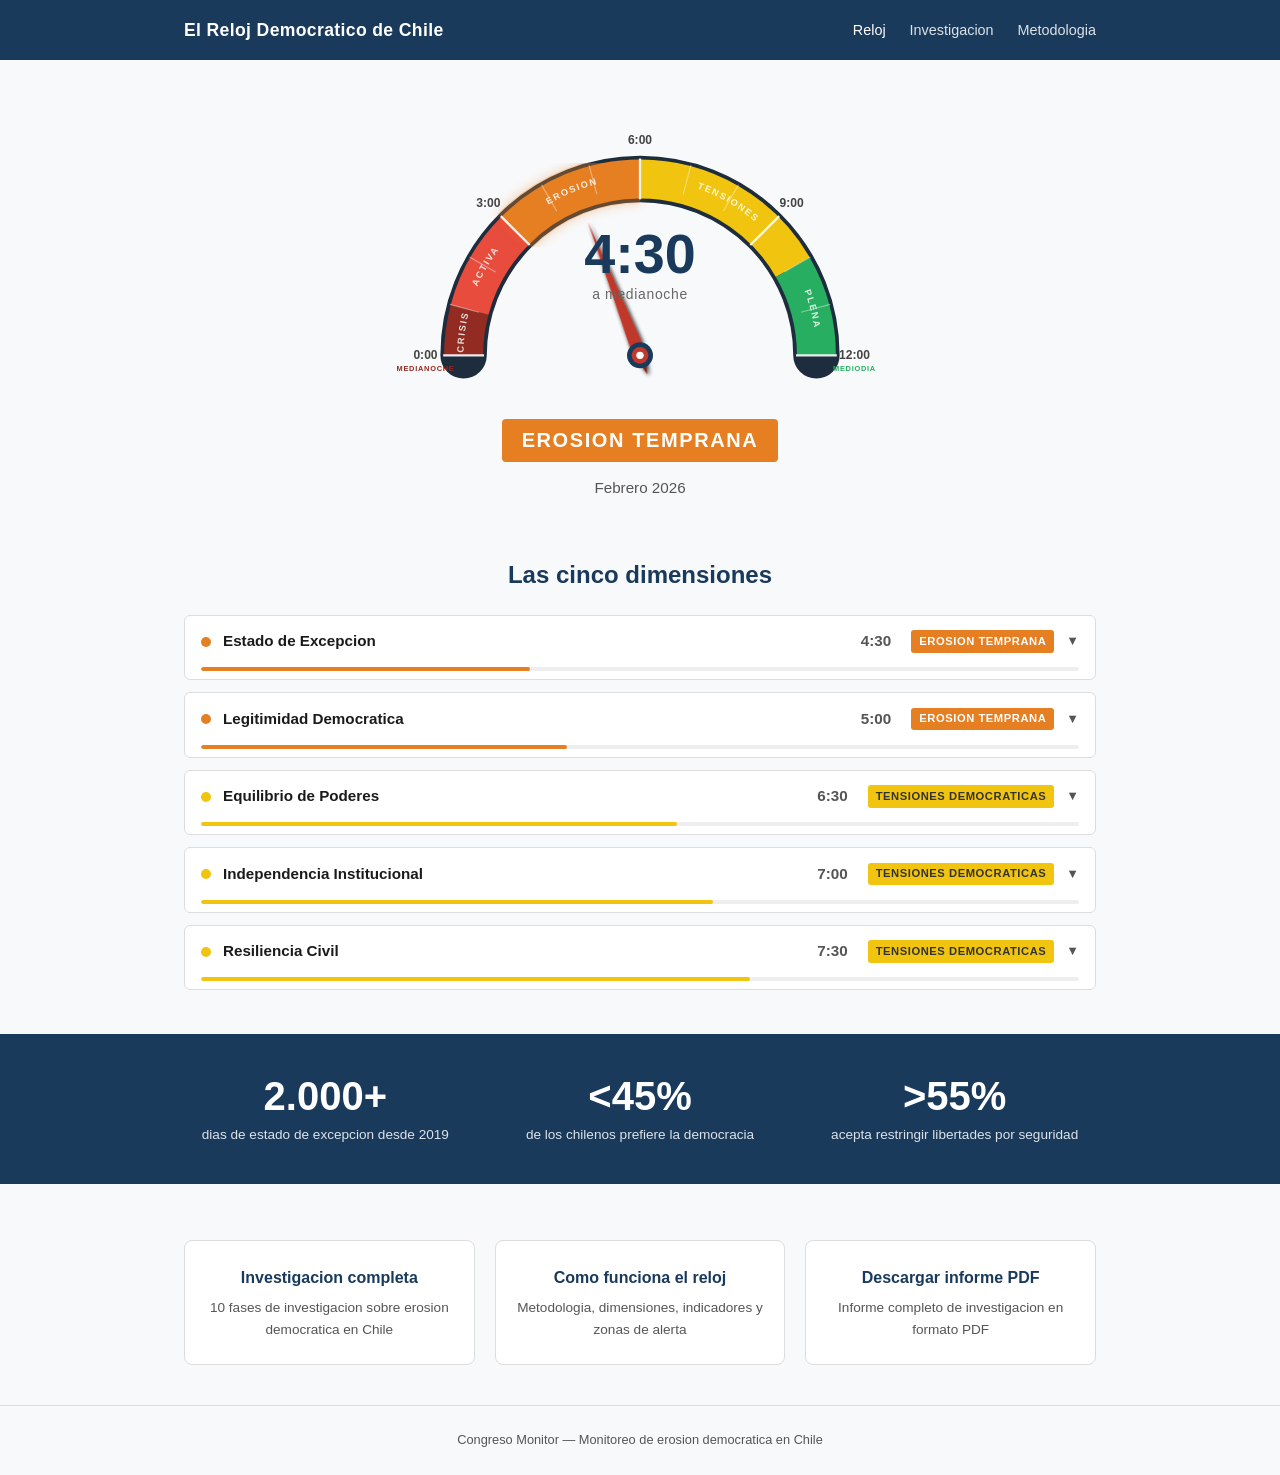
==== docs/index.html @ d88450d7 "Add GitHub Pages site: El Reloj Democratico de Chile Three-page static site deployed from /docs: - i" ====
<!DOCTYPE html>
<html lang="es">
<head>
  <meta charset="UTF-8">
  <meta name="viewport" content="width=device-width, initial-scale=1.0">
  <title>El Reloj Democratico de Chile</title>
  <meta name="description" content="Una escala de alerta temprana para la erosion democratica en Chile. Lectura actual: 4:30 a medianoche — Erosion Temprana.">
  <link rel="stylesheet" href="css/style.css">
</head>
<body>

  <header class="site-header">
    <div class="container">
      <h1><a href="index.html">El Reloj Democratico de Chile</a></h1>
      <nav class="site-nav">
        <a href="index.html" class="active">Reloj</a>
        <a href="investigacion.html">Investigacion</a>
        <a href="metodologia.html">Metodologia</a>
      </nav>
    </div>
  </header>

  <main>
    <!-- Hero: The Clock -->
    <section class="hero">
      <div class="container">
        <div class="clock-container" id="clock-gauge"></div>
        <div class="clock-zone" style="background:#e67e22">EROSION TEMPRANA</div>
        <div class="clock-date">Febrero 2026</div>
      </div>
    </section>

    <!-- Dimensions -->
    <section class="dimensions">
      <div class="container">
        <h2>Las cinco dimensiones</h2>
        <div id="dimensions-list"></div>
      </div>
    </section>

    <!-- Key Facts -->
    <section class="key-facts">
      <div class="container">
        <div class="facts-grid" id="facts-content"></div>
      </div>
    </section>

    <!-- Links -->
    <section class="cta-section">
      <div class="container">
        <div class="cta-grid">
          <a href="investigacion.html" class="cta-card">
            <h3>Investigacion completa</h3>
            <p>10 fases de investigacion sobre erosion democratica en Chile</p>
          </a>
          <a href="metodologia.html" class="cta-card">
            <h3>Como funciona el reloj</h3>
            <p>Metodologia, dimensiones, indicadores y zonas de alerta</p>
          </a>
          <a href="Congreso_Monitor_Informe_Investigacion.pdf" class="cta-card">
            <h3>Descargar informe PDF</h3>
            <p>Informe completo de investigacion en formato PDF</p>
          </a>
        </div>
      </div>
    </section>
  </main>

  <footer class="site-footer">
    <div class="container">
      <p>Congreso Monitor &mdash; Monitoreo de erosion democratica en Chile</p>
    </div>
  </footer>

  <script src="js/clock.js"></script>
</body>
</html>
---- docs/css/style.css ----
/* ============================================
   El Reloj Democratico de Chile
   Stylesheet
   ============================================ */

/* --- Reset & Base --- */
*, *::before, *::after {
  box-sizing: border-box;
  margin: 0;
  padding: 0;
}

:root {
  --primary: #1a3a5c;
  --secondary: #2a5a8c;
  --bg: #f8f9fa;
  --text: #1a1a1a;
  --text-light: #555;
  --border: #ddd;

  --green: #27ae60;
  --yellow: #f1c40f;
  --orange: #e67e22;
  --red: #e74c3c;
  --darkred: #922b21;

  --font: -apple-system, BlinkMacSystemFont, 'Segoe UI', Roboto, Helvetica, Arial, sans-serif;
}

html {
  font-size: 16px;
  scroll-behavior: smooth;
}

body {
  font-family: var(--font);
  color: var(--text);
  background: var(--bg);
  line-height: 1.6;
  -webkit-font-smoothing: antialiased;
}

a {
  color: var(--secondary);
  text-decoration: none;
}

a:hover {
  text-decoration: underline;
}

img {
  max-width: 100%;
}

/* --- Layout --- */
.container {
  max-width: 960px;
  margin: 0 auto;
  padding: 0 1.5rem;
}

/* --- Header --- */
.site-header {
  background: var(--primary);
  color: #fff;
  padding: 1rem 0;
}

.site-header .container {
  display: flex;
  align-items: center;
  justify-content: space-between;
  flex-wrap: wrap;
  gap: 0.5rem;
}

.site-header h1 {
  font-size: 1.1rem;
  font-weight: 600;
  letter-spacing: 0.02em;
}

.site-header h1 a {
  color: #fff;
}

.site-header h1 a:hover {
  text-decoration: none;
  opacity: 0.9;
}

.site-nav {
  display: flex;
  gap: 1.5rem;
}

.site-nav a {
  color: rgba(255,255,255,0.85);
  font-size: 0.9rem;
  font-weight: 500;
  transition: color 0.2s;
}

.site-nav a:hover,
.site-nav a.active {
  color: #fff;
  text-decoration: none;
}

/* --- Hero / Clock Section --- */
.hero {
  text-align: center;
  padding: 2.5rem 0 1.5rem;
}

.clock-container {
  max-width: 520px;
  margin: 0 auto 0.75rem;
}

.clock-container svg {
  width: 100%;
  height: auto;
  display: block;
}

.clock-zone {
  display: inline-block;
  font-size: 1.25rem;
  font-weight: 700;
  text-transform: uppercase;
  letter-spacing: 0.08em;
  padding: 0.35rem 1.2rem;
  border-radius: 4px;
  color: #fff;
  margin-bottom: 0.4rem;
}

.clock-date {
  font-size: 0.95rem;
  color: var(--text-light);
  margin-top: 0.5rem;
}

/* --- Dimensions Section --- */
.dimensions {
  padding: 2rem 0;
}

.dimensions h2 {
  font-size: 1.5rem;
  color: var(--primary);
  margin-bottom: 1.25rem;
  text-align: center;
}

.dimension-bar {
  background: #fff;
  border: 1px solid var(--border);
  border-radius: 6px;
  margin-bottom: 0.75rem;
  overflow: hidden;
  transition: box-shadow 0.2s;
}

.dimension-bar:hover {
  box-shadow: 0 2px 8px rgba(0,0,0,0.08);
}

.dimension-header {
  display: flex;
  align-items: center;
  padding: 0.85rem 1rem;
  cursor: pointer;
  gap: 0.75rem;
  user-select: none;
}

.dimension-indicator {
  width: 10px;
  height: 10px;
  border-radius: 50%;
  flex-shrink: 0;
}

.dimension-name {
  flex: 1;
  font-weight: 600;
  font-size: 0.95rem;
}

.dimension-reading {
  font-weight: 700;
  font-size: 0.95rem;
  color: var(--text-light);
  margin-right: 0.5rem;
}

.dimension-zone-tag {
  font-size: 0.7rem;
  font-weight: 600;
  text-transform: uppercase;
  letter-spacing: 0.05em;
  padding: 0.15rem 0.5rem;
  border-radius: 3px;
  color: #fff;
}

.dimension-toggle {
  font-size: 0.8rem;
  color: var(--text-light);
  transition: transform 0.2s;
}

.dimension-bar.open .dimension-toggle {
  transform: rotate(180deg);
}

.dimension-progress {
  height: 4px;
  margin: 0 1rem 0.5rem;
  background: #eee;
  border-radius: 2px;
  overflow: hidden;
}

.dimension-progress-fill {
  height: 100%;
  border-radius: 2px;
  transition: width 0.6s ease;
}

.dimension-detail {
  max-height: 0;
  overflow: hidden;
  transition: max-height 0.3s ease, padding 0.3s ease;
}

.dimension-bar.open .dimension-detail {
  max-height: 300px;
}

.dimension-detail-inner {
  padding: 0 1rem 1rem;
  font-size: 0.9rem;
  color: var(--text-light);
  line-height: 1.6;
}

/* --- Key Facts --- */
.key-facts {
  background: var(--primary);
  color: #fff;
  padding: 2.5rem 0;
}

.facts-grid {
  display: grid;
  grid-template-columns: repeat(3, 1fr);
  gap: 2rem;
  text-align: center;
}

.fact-number {
  font-size: 2.5rem;
  font-weight: 800;
  line-height: 1.1;
  margin-bottom: 0.4rem;
}

.fact-label {
  font-size: 0.85rem;
  opacity: 0.85;
  line-height: 1.4;
}

/* --- Links / CTA Section --- */
.cta-section {
  padding: 2.5rem 0;
  text-align: center;
}

.cta-grid {
  display: grid;
  grid-template-columns: repeat(3, 1fr);
  gap: 1.25rem;
  margin-top: 1rem;
}

.cta-card {
  display: block;
  background: #fff;
  border: 1px solid var(--border);
  border-radius: 8px;
  padding: 1.5rem 1rem;
  transition: box-shadow 0.2s, transform 0.15s;
}

.cta-card:hover {
  box-shadow: 0 4px 12px rgba(0,0,0,0.1);
  transform: translateY(-2px);
  text-decoration: none;
}

.cta-card h3 {
  font-size: 1rem;
  color: var(--primary);
  margin-bottom: 0.4rem;
}

.cta-card p {
  font-size: 0.85rem;
  color: var(--text-light);
}

/* --- Footer --- */
.site-footer {
  border-top: 1px solid var(--border);
  padding: 1.5rem 0;
  text-align: center;
  font-size: 0.8rem;
  color: var(--text-light);
}

.site-footer a {
  color: var(--text-light);
}

.site-footer a:hover {
  color: var(--secondary);
}

/* --- Page Content (investigacion, metodologia) --- */
.page-content {
  padding: 2.5rem 0;
}

.page-content h1 {
  font-size: 2rem;
  color: var(--primary);
  margin-bottom: 0.5rem;
}

.page-content .subtitle {
  color: var(--text-light);
  font-size: 1.05rem;
  margin-bottom: 2rem;
}

.page-content h2 {
  font-size: 1.35rem;
  color: var(--primary);
  margin: 2rem 0 0.75rem;
  padding-bottom: 0.35rem;
  border-bottom: 2px solid var(--border);
}

.page-content h3 {
  font-size: 1.1rem;
  color: var(--primary);
  margin: 1.5rem 0 0.5rem;
}

.page-content p {
  margin-bottom: 1rem;
}

.page-content ul, .page-content ol {
  margin: 0 0 1rem 1.5rem;
}

.page-content li {
  margin-bottom: 0.35rem;
}

/* --- Research Table --- */
.research-table {
  width: 100%;
  border-collapse: collapse;
  margin: 1rem 0 2rem;
}

.research-table th,
.research-table td {
  text-align: left;
  padding: 0.75rem 1rem;
  border-bottom: 1px solid var(--border);
}

.research-table th {
  background: var(--primary);
  color: #fff;
  font-size: 0.85rem;
  font-weight: 600;
  text-transform: uppercase;
  letter-spacing: 0.04em;
}

.research-table tr:hover {
  background: rgba(42, 90, 140, 0.04);
}

.research-table td:first-child {
  font-weight: 600;
  white-space: nowrap;
  color: var(--text-light);
  width: 60px;
}

.research-table a {
  font-weight: 600;
}

.research-table .desc {
  font-size: 0.85rem;
  color: var(--text-light);
  margin-top: 0.2rem;
}

/* --- Methodology Tables --- */
.method-table {
  width: 100%;
  border-collapse: collapse;
  margin: 1rem 0 1.5rem;
  font-size: 0.9rem;
}

.method-table th,
.method-table td {
  text-align: left;
  padding: 0.6rem 0.75rem;
  border: 1px solid var(--border);
}

.method-table th {
  background: #eef2f7;
  font-weight: 600;
  font-size: 0.85rem;
}

.method-table .zone-cell {
  font-weight: 700;
  color: #fff;
  text-align: center;
}

/* --- Zone Badge --- */
.zone-badge {
  display: inline-block;
  padding: 0.15rem 0.6rem;
  border-radius: 3px;
  color: #fff;
  font-size: 0.8rem;
  font-weight: 600;
}

.zone-green  { background: var(--green); }
.zone-yellow { background: var(--yellow); color: #333; }
.zone-orange { background: var(--orange); }
.zone-red    { background: var(--red); }
.zone-darkred { background: var(--darkred); }

/* --- Info Box --- */
.info-box {
  background: #eef2f7;
  border-left: 4px solid var(--secondary);
  padding: 1rem 1.25rem;
  margin: 1rem 0 1.5rem;
  border-radius: 0 4px 4px 0;
  font-size: 0.9rem;
}

/* --- Download Button --- */
.btn {
  display: inline-block;
  padding: 0.6rem 1.5rem;
  border-radius: 5px;
  font-weight: 600;
  font-size: 0.9rem;
  transition: background 0.2s, transform 0.15s;
}

.btn:hover {
  text-decoration: none;
  transform: translateY(-1px);
}

.btn-primary {
  background: var(--secondary);
  color: #fff;
}

.btn-primary:hover {
  background: var(--primary);
  color: #fff;
}

.btn-outline {
  background: transparent;
  color: var(--secondary);
  border: 2px solid var(--secondary);
}

.btn-outline:hover {
  background: var(--secondary);
  color: #fff;
}

/* --- Responsive --- */
@media (max-width: 768px) {
  .site-header .container {
    flex-direction: column;
    text-align: center;
  }

  .site-nav {
    gap: 1rem;
  }

  .clock-zone {
    font-size: 1rem;
  }

  .facts-grid {
    grid-template-columns: 1fr;
    gap: 1.5rem;
  }

  .fact-number {
    font-size: 2rem;
  }

  .cta-grid {
    grid-template-columns: 1fr;
  }

  .dimension-header {
    flex-wrap: wrap;
  }

  .dimension-name {
    font-size: 0.9rem;
  }

  .research-table td:first-child {
    white-space: normal;
  }

  .page-content h1 {
    font-size: 1.5rem;
  }

  .method-table {
    font-size: 0.8rem;
  }

  .method-table th,
  .method-table td {
    padding: 0.4rem 0.5rem;
  }
}

@media (max-width: 480px) {
  .clock-reading {
    font-size: 2.8rem;
  }

  .clock-container {
    max-width: 320px;
  }

  .dimension-reading {
    font-size: 0.85rem;
  }

  .dimension-zone-tag {
    display: none;
  }
}
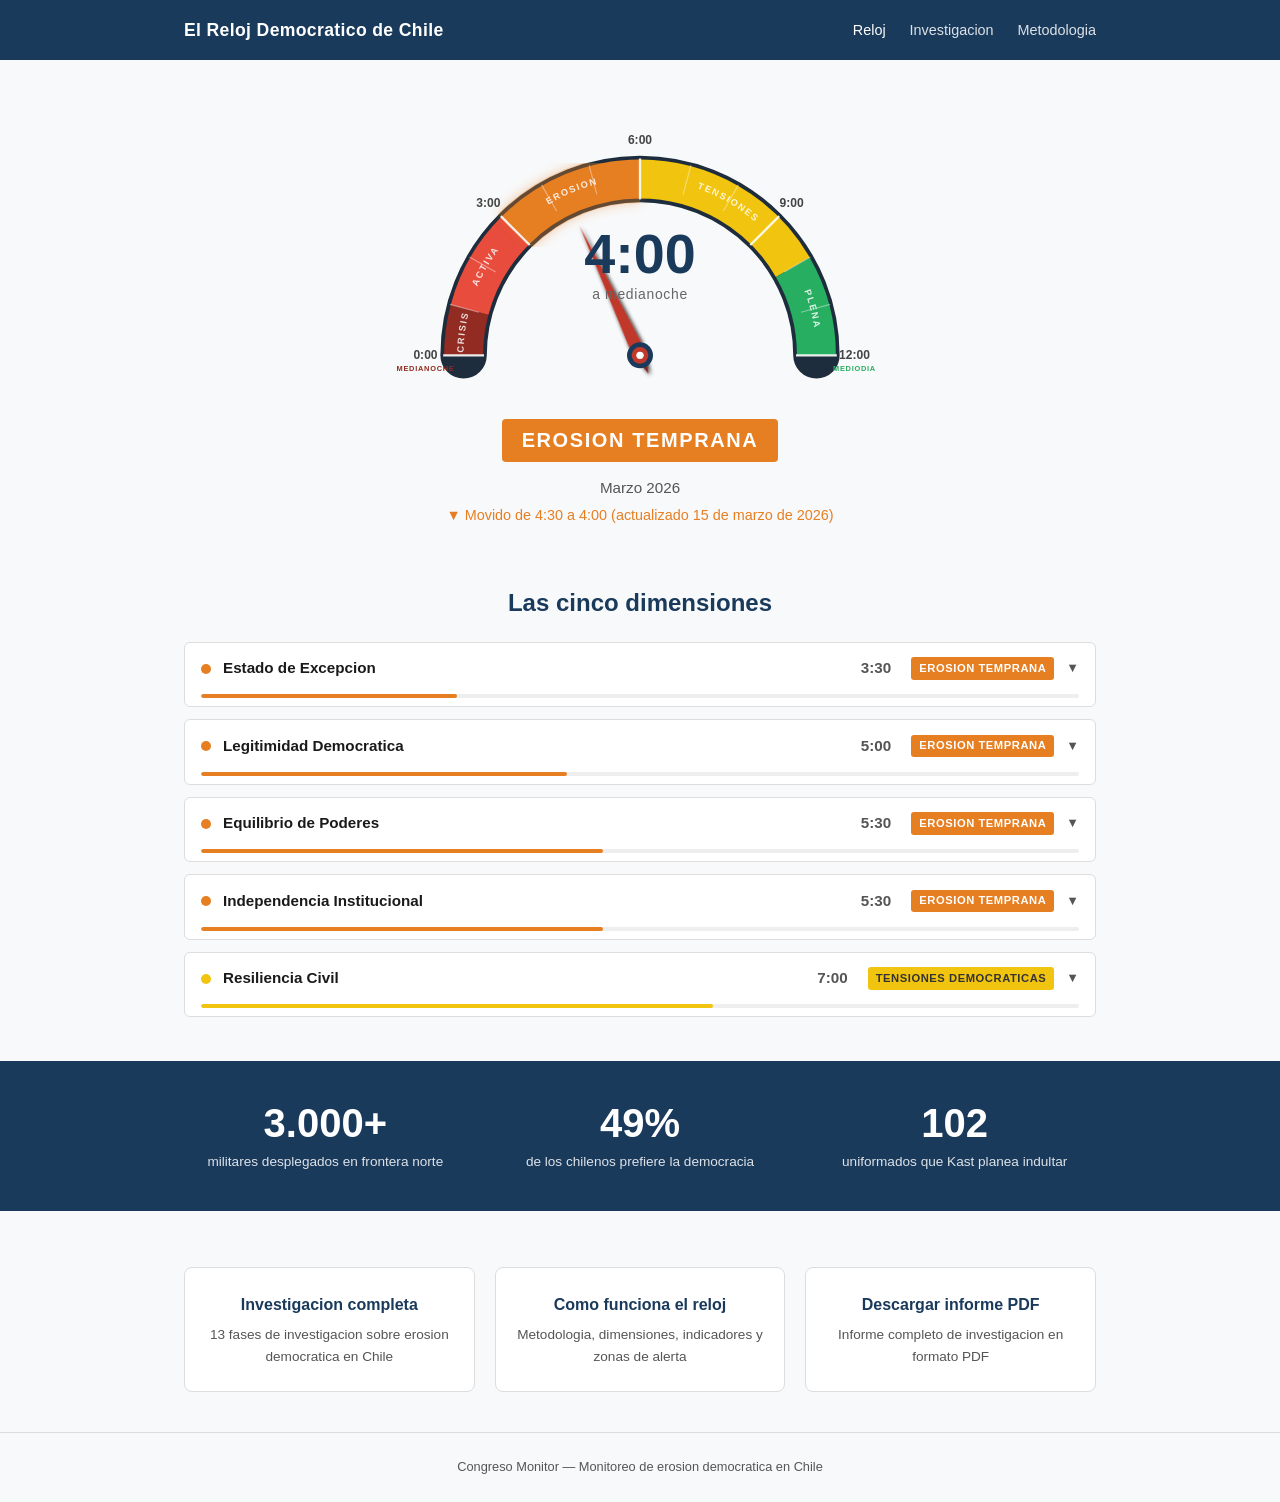
==== commit f697b6ef: "Update clock reading to 4:00 — first periodic update (March 2026) Add three new research documents c" ====
--- a/docs/index.html
+++ b/docs/index.html
@@ -4,7 +4,7 @@
   <meta charset="UTF-8">
   <meta name="viewport" content="width=device-width, initial-scale=1.0">
   <title>El Reloj Democratico de Chile</title>
-  <meta name="description" content="Una escala de alerta temprana para la erosion democratica en Chile. Lectura actual: 4:30 a medianoche — Erosion Temprana.">
+  <meta name="description" content="Una escala de alerta temprana para la erosion democratica en Chile. Lectura actual: 4:00 a medianoche — Erosion Temprana.">
   <link rel="stylesheet" href="css/style.css">
 </head>
 <body>
@@ -26,7 +26,8 @@
       <div class="container">
         <div class="clock-container" id="clock-gauge"></div>
         <div class="clock-zone" style="background:#e67e22">EROSION TEMPRANA</div>
-        <div class="clock-date">Febrero 2026</div>
+        <div class="clock-date">Marzo 2026</div>
+        <div class="clock-change" style="color:#e67e22;font-size:0.9rem;margin-top:0.25rem">&#9660; Movido de 4:30 a 4:00 (actualizado 15 de marzo de 2026)</div>
       </div>
     </section>
 
@@ -51,7 +52,7 @@
         <div class="cta-grid">
           <a href="investigacion.html" class="cta-card">
             <h3>Investigacion completa</h3>
-            <p>10 fases de investigacion sobre erosion democratica en Chile</p>
+            <p>13 fases de investigacion sobre erosion democratica en Chile</p>
           </a>
           <a href="metodologia.html" class="cta-card">
             <h3>Como funciona el reloj</h3>
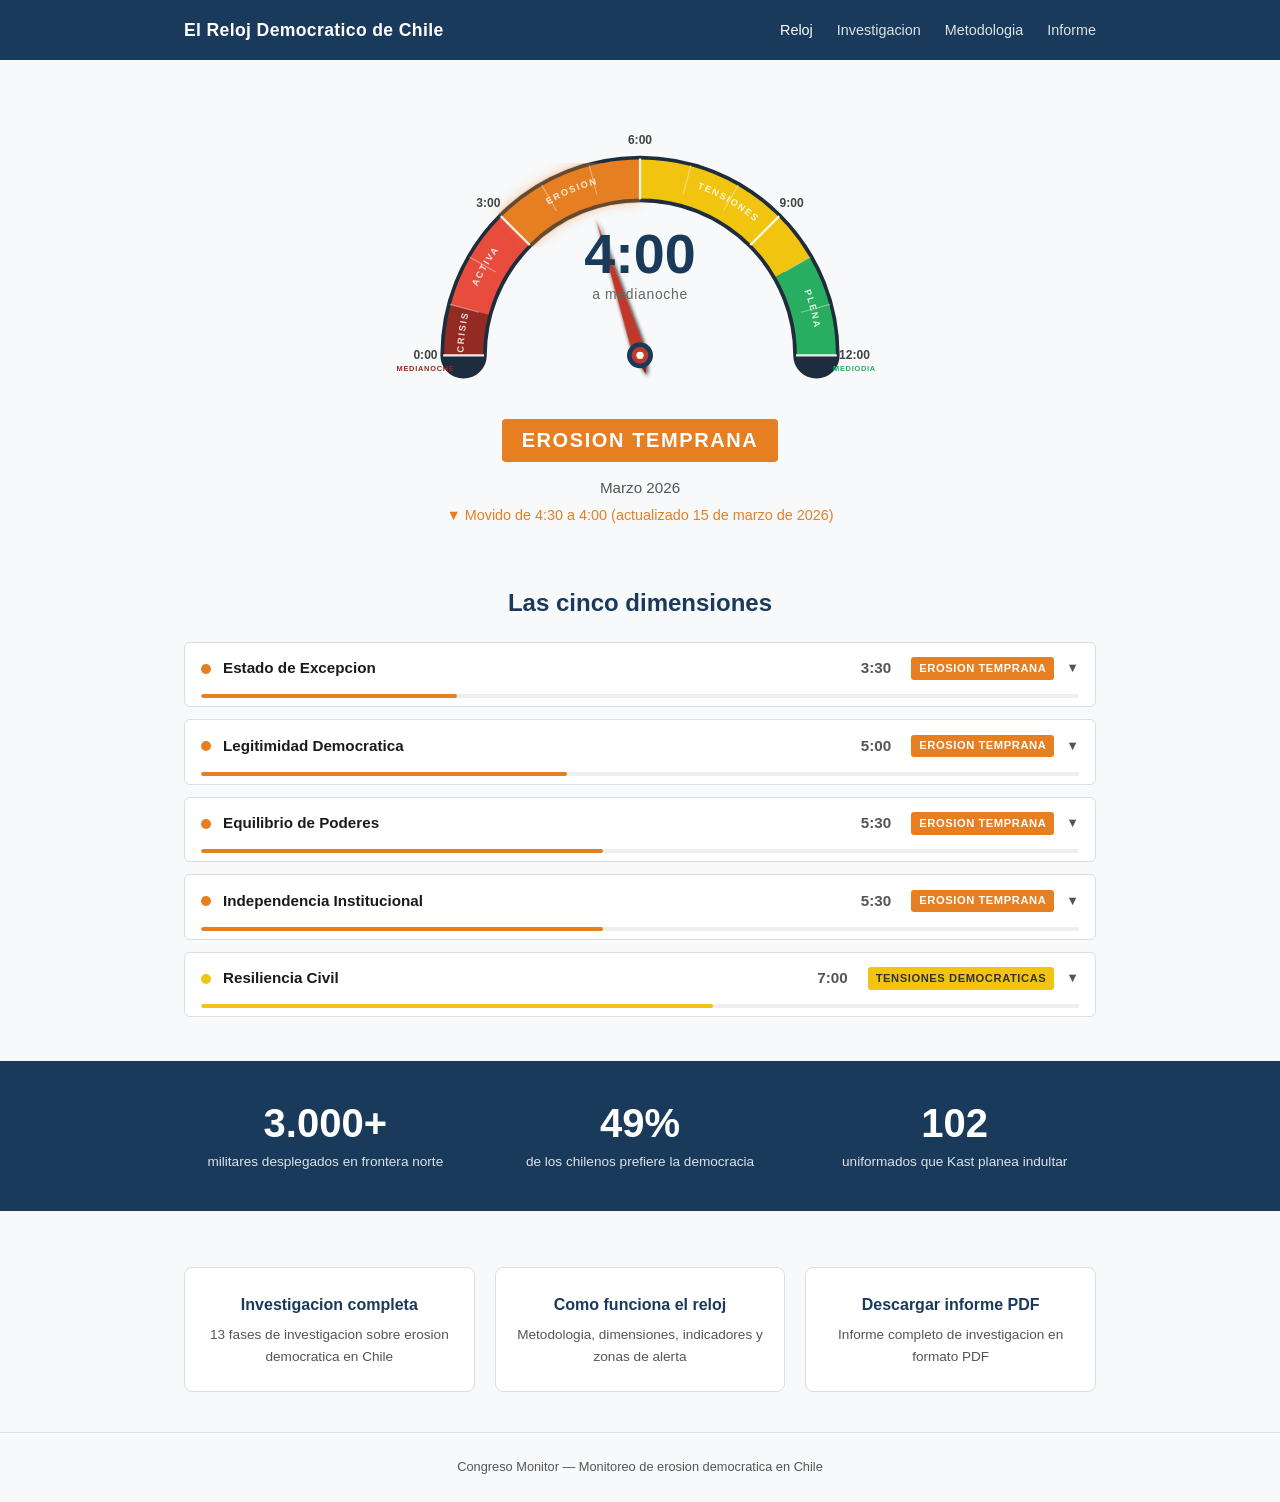
==== commit cf75313b: "Add situation report page in Spanish with PDF download New page (informe-situacion.html) presents th" ====
--- a/docs/index.html
+++ b/docs/index.html
@@ -16,6 +16,7 @@
         <a href="index.html" class="active">Reloj</a>
         <a href="investigacion.html">Investigacion</a>
         <a href="metodologia.html">Metodologia</a>
+        <a href="informe-situacion.html">Informe</a>
       </nav>
     </div>
   </header>
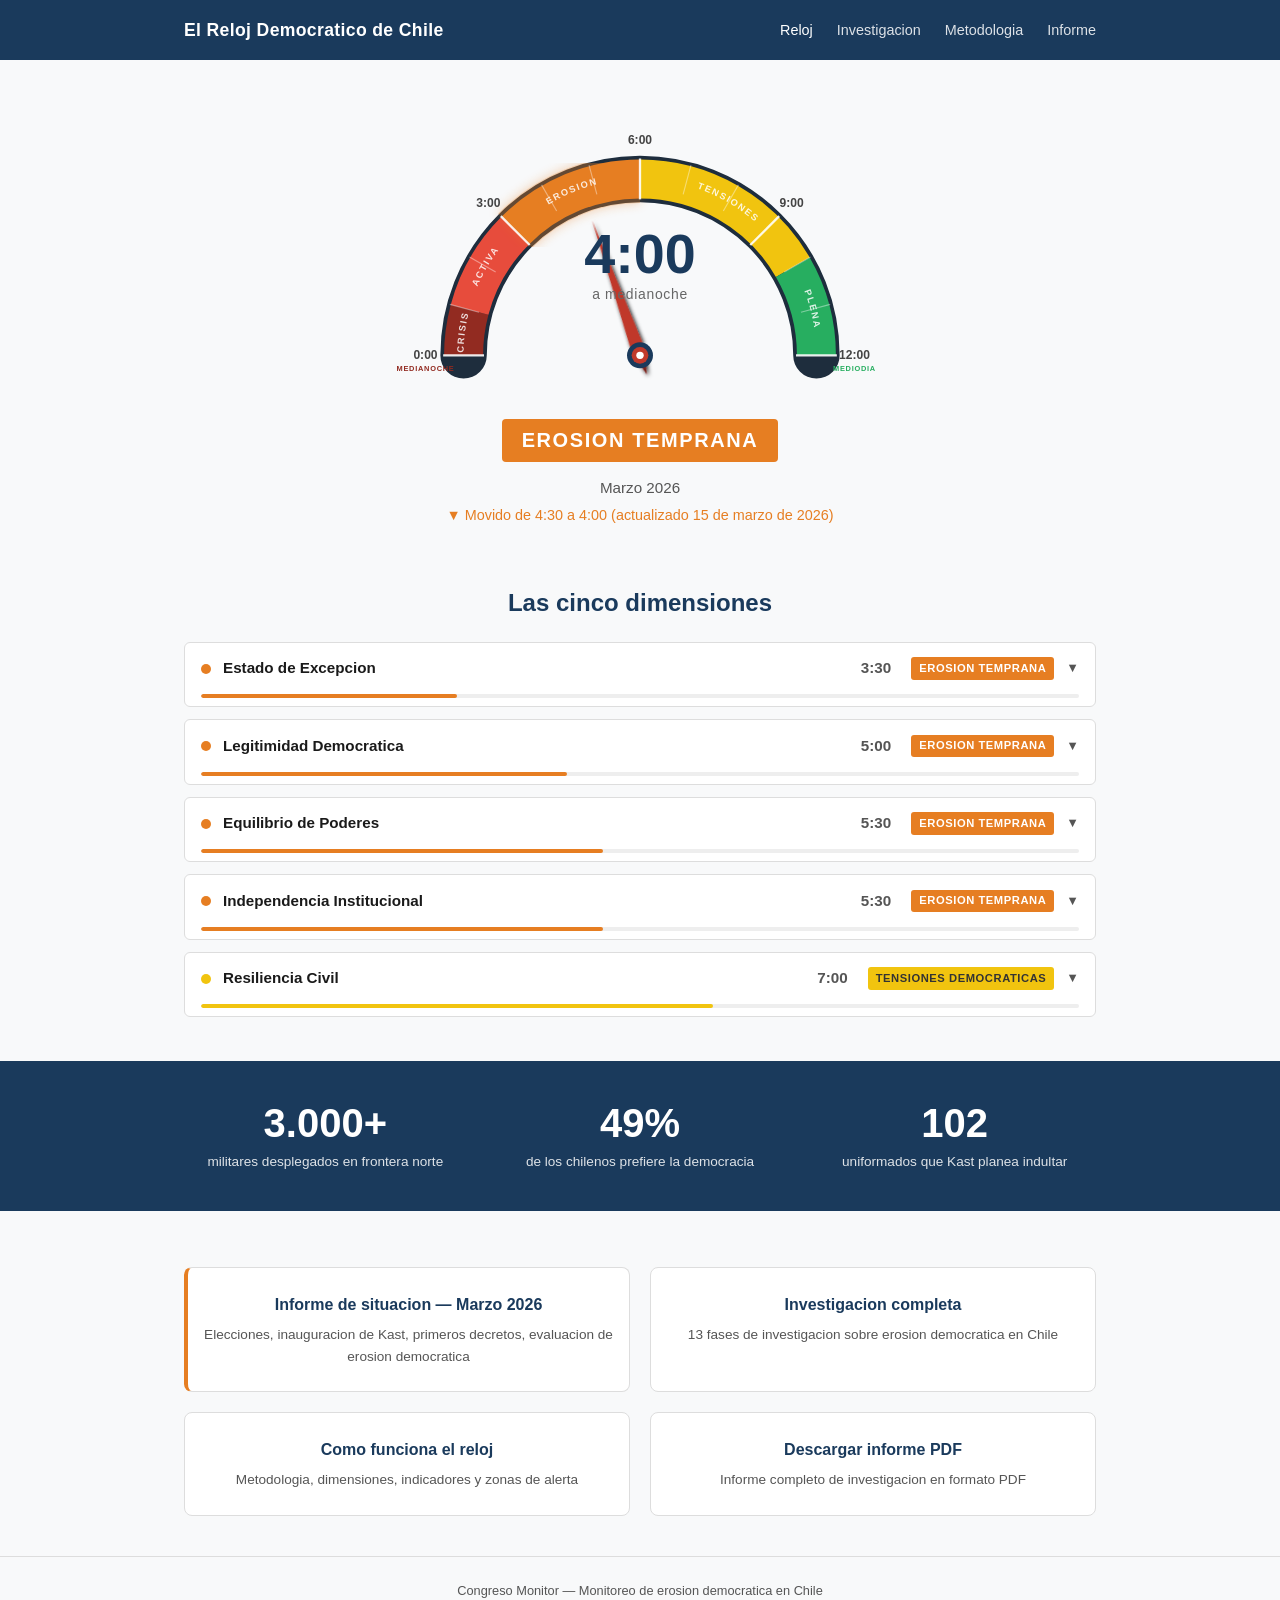
==== commit 8bdaef5c: "Add situation report card to homepage CTA grid Adds a prominent link to the March 2026 situation rep" ====
--- a/docs/index.html
+++ b/docs/index.html
@@ -50,7 +50,11 @@
     <!-- Links -->
     <section class="cta-section">
       <div class="container">
-        <div class="cta-grid">
+        <div class="cta-grid" style="grid-template-columns:repeat(2,1fr)">
+          <a href="informe-situacion.html" class="cta-card" style="border-left:4px solid #e67e22">
+            <h3>Informe de situacion — Marzo 2026</h3>
+            <p>Elecciones, inauguracion de Kast, primeros decretos, evaluacion de erosion democratica</p>
+          </a>
           <a href="investigacion.html" class="cta-card">
             <h3>Investigacion completa</h3>
             <p>13 fases de investigacion sobre erosion democratica en Chile</p>
